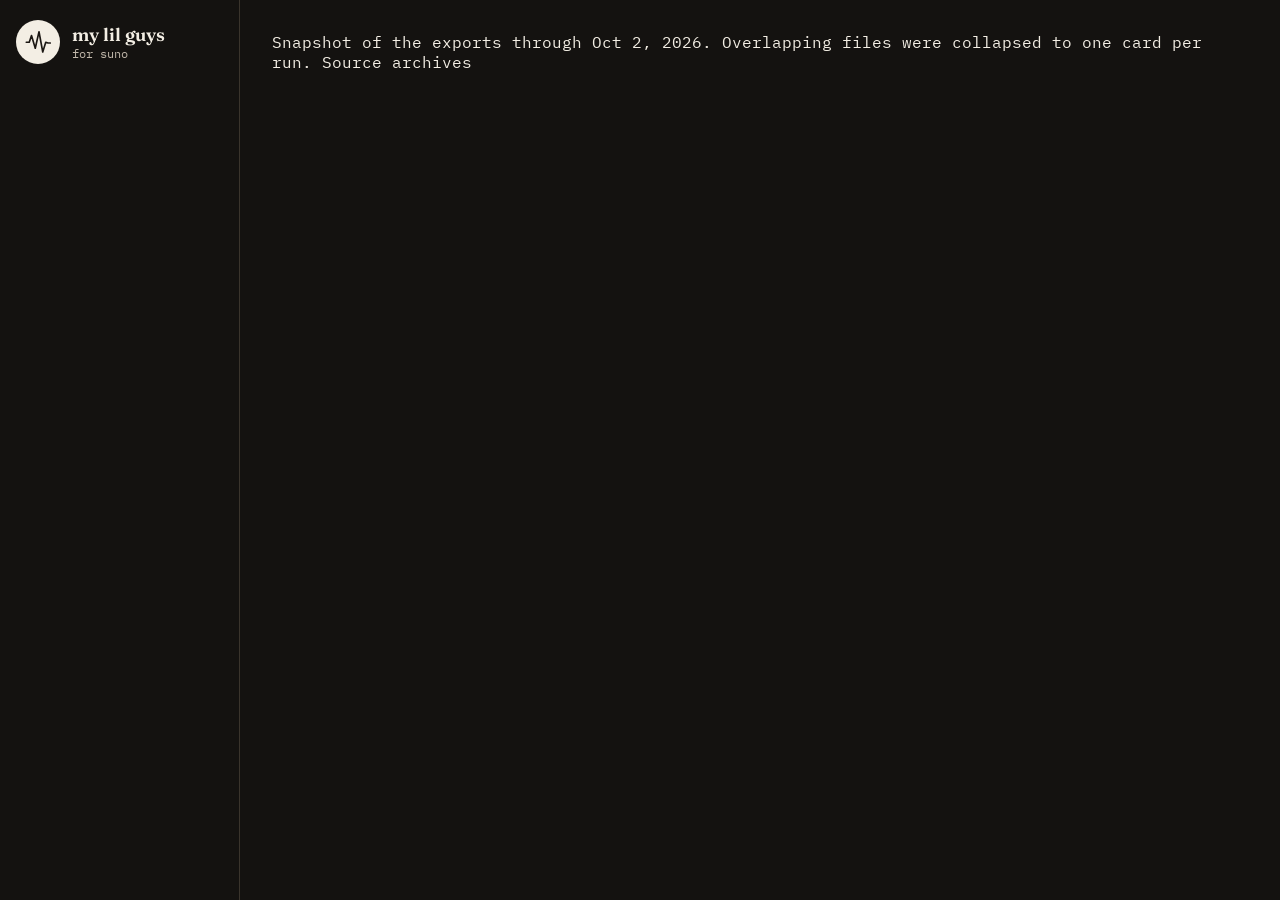
==== site/index.html @ a2b2029d "Add a static reading room for the Suno experiment ledger. Overlapping Little Guy exports collapse to" ====
<!doctype html>
<html lang="en">
  <head>
    <meta charset="utf-8" />
    <meta name="viewport" content="width=device-width, initial-scale=1" />
    <meta name="theme-color" content="#141210" />
    <meta
      name="description"
      content="A public reading room for the Little Guy Machine — Suno composition experiments, seeds, crews, and blueprints."
    />
    <title>My Lil Guys</title>
    <link rel="icon" href="data:image/svg+xml,%3Csvg xmlns='http://www.w3.org/2000/svg' viewBox='0 0 32 32'%3E%3Crect width='32' height='32' rx='7' fill='%23141210'/%3E%3Cpath d='M3 17h3.2l2.4-7 4 13 4-17 4 21 3.2-10 2.4.8H29' fill='none' stroke='%23e2186f' stroke-width='2' stroke-linejoin='round' stroke-linecap='round'/%3E%3C/svg%3E" />
    <link rel="preconnect" href="https://fonts.googleapis.com" />
    <link rel="preconnect" href="https://fonts.gstatic.com" crossorigin />
    <link href="https://fonts.googleapis.com/css2?family=Fraunces:opsz,wght@9..144,500;9..144,620&family=IBM+Plex+Mono:wght@400;500&display=swap" rel="stylesheet" />
    <link rel="stylesheet" href="./styles.css" />
  </head>
  <body>
    <div class="shell">
      <aside class="side">
        <a class="brand" href="#/">
          <span class="mark" aria-hidden="true"></span>
          <span><strong>my lil guys</strong><small>for suno</small></span>
        </a>
        <nav class="side-nav" id="side-nav" aria-label="Sections"></nav>
        <p class="side-foot" id="side-foot"></p>
      </aside>
      <div class="main">
        <div class="phone-brand">
          <span class="mark" aria-hidden="true"></span>
          <span><strong>my lil guys</strong><small>for suno</small></span>
        </div>
        <div id="view"></div>
        <footer class="foot">
          Snapshot of the exports through Oct 2, 2026. Overlapping files were collapsed to one card per run.
          <a href="https://github.com/merrypranxter/suno_experiment_data">Source archives</a>
        </footer>
      </div>
    </div>
    <nav class="dock" id="dock" aria-label="Sections"></nav>
    <script src="./app.js" type="module"></script>
  </body>
</html>
---- site/styles.css ----
:root {
  --bg: #141210;
  --bg-2: #221f1b;
  --paper: #f3eee4;
  --paper-2: #e4dccb;
  --ink: #1c1814;
  --ink-soft: #5c5348;
  --muted: #c2b8ab;
  --line: #3a342c;
  --signal: #e2186f;
  --signal-deep: #9d1248;
  --signal-ink: #fff7fa;
  --serif: "Fraunces", "Iowan Old Style", Palatino, serif;
  --mono: "IBM Plex Mono", ui-monospace, monospace;
  --shadow: 0 16px 40px rgb(0 0 0 / 0.28);
}
* { box-sizing: border-box; }
html { background: var(--bg); color: var(--paper); font-family: var(--mono); }
body { margin: 0; min-height: 100dvh; overflow-x: hidden; }
button, a, summary { cursor: pointer; }
button, input, select { font: inherit; color: inherit; }
:focus-visible { outline: 2px solid var(--signal); outline-offset: 2px; }
a { color: inherit; text-decoration: none; }
.shell { min-height: 100dvh; }
.side {
  display: none;
}
.main { padding: 1rem 1rem 6.5rem; max-width: 64rem; margin: 0 auto; }
.phone-brand, .brand { display: flex; align-items: center; gap: 0.75rem; margin-bottom: 1rem; }
.brand small, .phone-brand small { display: block; color: var(--muted); font-size: 0.75rem; }
.brand strong, .phone-brand strong { font-family: var(--serif); font-size: 1.125rem; font-weight: 620; }
.mark {
  width: 2.75rem; height: 2.75rem; border-radius: 999px; background: var(--paper);
  background-image: url("data:image/svg+xml,%3Csvg xmlns='http://www.w3.org/2000/svg' viewBox='0 0 36 36'%3E%3Cpath d='M3 19h4l3-9 5 17 5-22 5 27 4-13 3 1h3' fill='none' stroke='%231c1814' stroke-width='2.2' stroke-linejoin='round' stroke-linecap='round'/%3E%3C/svg%3E");
  background-size: 1.7rem; background-repeat: no-repeat; background-position: center;
}
.slip { background: var(--paper); color: var(--ink); border-radius: 1rem; padding: 1.1rem; box-shadow: var(--shadow); }
.kicker { color: var(--signal); font-size: 0.75rem; }
.kicker-deep { color: var(--signal-deep); font-size: 0.75rem; }
h1, h2, .serif { font-family: var(--serif); font-weight: 620; }
h1 { font-size: 2.1rem; line-height: 1.15; margin: 0.4rem 0 0; }
h2 { font-size: 1.5rem; margin: 0; }
.lede { font-family: var(--serif); font-size: 1.15rem; line-height: 1.35; color: var(--muted); max-width: 40rem; }
.slip .lede, .slip p { color: var(--ink); }
.muted { color: var(--muted); }
.soft { color: var(--ink-soft); }
.stats { display: grid; grid-cols: 2; gap: 0.75rem; margin-top: 1rem; }
.stats b { display: block; font-family: var(--serif); font-size: 1.5rem; font-weight: 620; }
.row { display: flex; gap: 0.5rem; overflow-x: auto; max-width: 100%; padding-bottom: 0.25rem; }
.row > * { flex: 0 0 auto; }
.wrap { display: flex; flex-wrap: wrap; gap: 0.5rem; }
.chip, .btn, select.ctrl {
  height: 2.75rem; border: 0; border-radius: 999px; padding: 0 1rem;
  background: var(--bg-2); color: var(--paper); font-size: 0.75rem;
}
.chip[aria-pressed="true"], .nav-link.on { background: var(--signal); color: var(--signal-ink); }
.search {
  width: 100%; height: 3rem; border-radius: 999px; border: 1px solid var(--line);
  background: var(--bg-2); padding: 0 1rem; font-size: 1rem;
}
.grid { display: grid; gap: 0.75rem; }
.card { display: flex; flex-direction: column; min-height: 100%; }
.card h3 { font-family: var(--serif); font-size: 1.25rem; line-height: 1.2; margin: 0.35rem 0; font-weight: 620; }
.pips { display: inline-flex; gap: 0.25rem; }
.pip { width: 0.5rem; height: 0.5rem; border-radius: 999px; background: var(--paper-2); }
.pip.on { background: var(--signal); }
.note { font-family: var(--serif); font-style: italic; color: var(--ink-soft); }
.meta { font-size: 0.75rem; color: var(--ink-soft); }
.dock {
  position: fixed; inset: auto 0 0 0; display: grid; grid-template-columns: repeat(4, 1fr);
  background: var(--bg); border-top: 1px solid var(--line);
  padding-bottom: max(0.25rem, env(safe-area-inset-bottom));
}
.dock a { height: 3.5rem; display: flex; flex-direction: column; align-items: center; justify-content: center; gap: 0.15rem; font-size: 0.75rem; color: var(--muted); }
.dock a.on { color: var(--signal); }
.jobs { display: grid; gap: 0.5rem; }
.job { background: var(--paper); color: var(--ink); border-radius: 1rem; padding: 0.75rem 0.9rem; }
.job dt { color: var(--signal-deep); font-size: 0.75rem; }
.job dd { margin: 0.25rem 0 0; font-family: var(--serif); }
.sheet { margin-top: 0.75rem; }
.sheet header { display: flex; justify-content: space-between; align-items: center; gap: 0.5rem; }
.sheet pre, .prose {
  white-space: pre-wrap; word-break: break-word; font-family: var(--mono); font-size: 0.875rem; line-height: 1.55; margin: 0.75rem 0 0;
}
.cue { color: var(--signal-deep); font-weight: 500; margin-top: 1rem; }
.bar { display: block; margin-top: 0.4rem; }
.bar i { display: block; height: 0.35rem; border-radius: 999px; background: var(--line); }
.bar i b { display: block; height: 100%; border-radius: 999px; background: var(--signal); }
.crew-link { display: block; padding: 0.7rem 0; }
.crew-link span { display: flex; justify-content: space-between; gap: 0.75rem; font-family: var(--serif); font-size: 1.05rem; }
.crew-link span b { font-family: var(--mono); font-size: 0.75rem; color: var(--muted); font-weight: 400; }
.day-row { display: flex; gap: 0.75rem; align-items: center; min-height: 3.5rem; border-bottom: 1px solid var(--line); padding: 0.6rem 0; }
.day-row em { font-style: normal; font-family: var(--serif); font-size: 1.05rem; }
.step { background: var(--bg-2); border-radius: 1rem; padding: 1rem; margin-top: 0.6rem; }
.two { display: grid; grid-template-columns: 1fr 1fr; gap: 0.5rem; }
select.ctrl { width: 100%; }
@media (min-width: 800px) {
  .side {
    display: flex; flex-direction: column; position: fixed; inset: 0 auto 0 0; width: 15rem;
    border-right: 1px solid var(--line); padding: 1.25rem 1rem;
  }
  .side-nav { display: flex; flex-direction: column; gap: 0.25rem; margin-top: 1.5rem; }
  .nav-link { display: flex; align-items: center; height: 2.75rem; border-radius: 999px; padding: 0 0.8rem; color: var(--muted); }
  .side-foot { margin-top: auto; color: var(--muted); font-size: 0.75rem; }
  .main { margin-left: 15rem; padding: 2rem 2rem 3rem; }
  .phone-brand, .dock { display: none; }
  .grid.cards { grid-template-columns: 1fr 1fr; }
  .jobs { grid-template-columns: 1fr 1fr; }
  .stats { grid-template-columns: repeat(4, 1fr); }
}
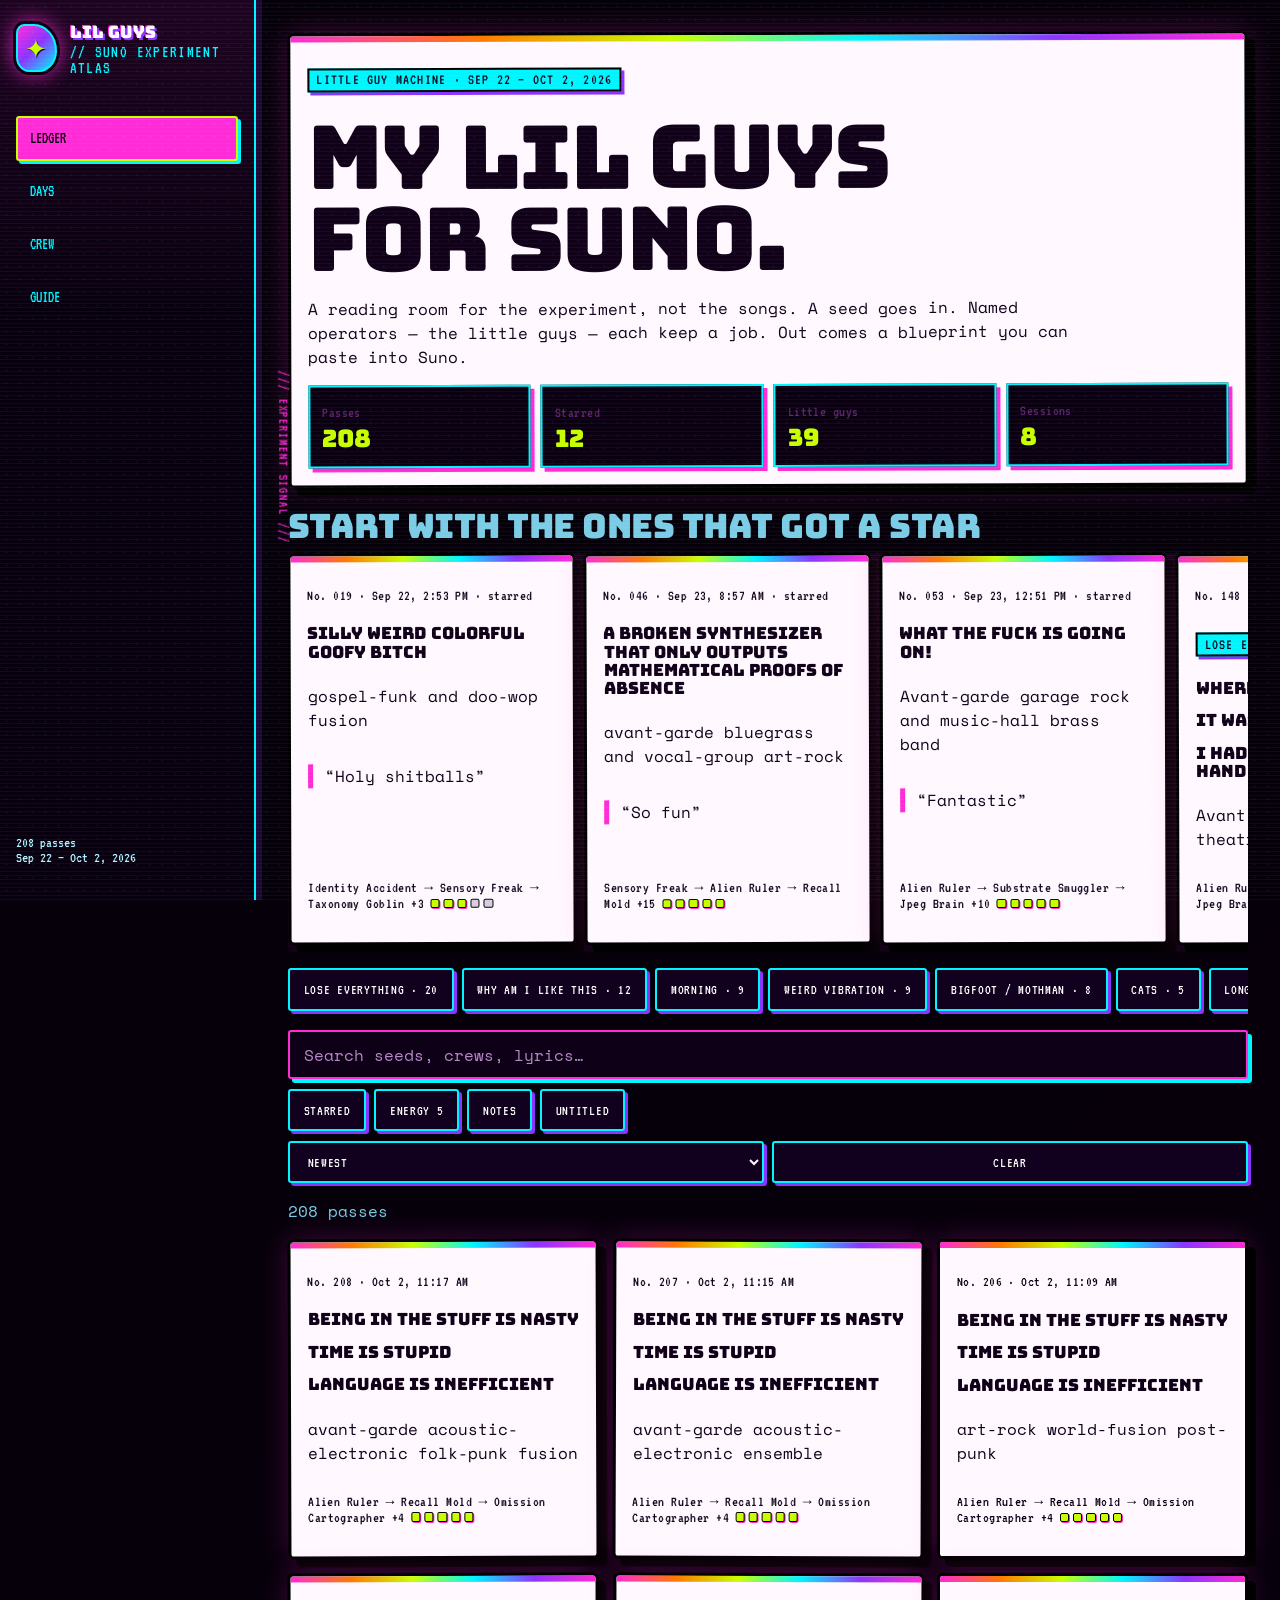
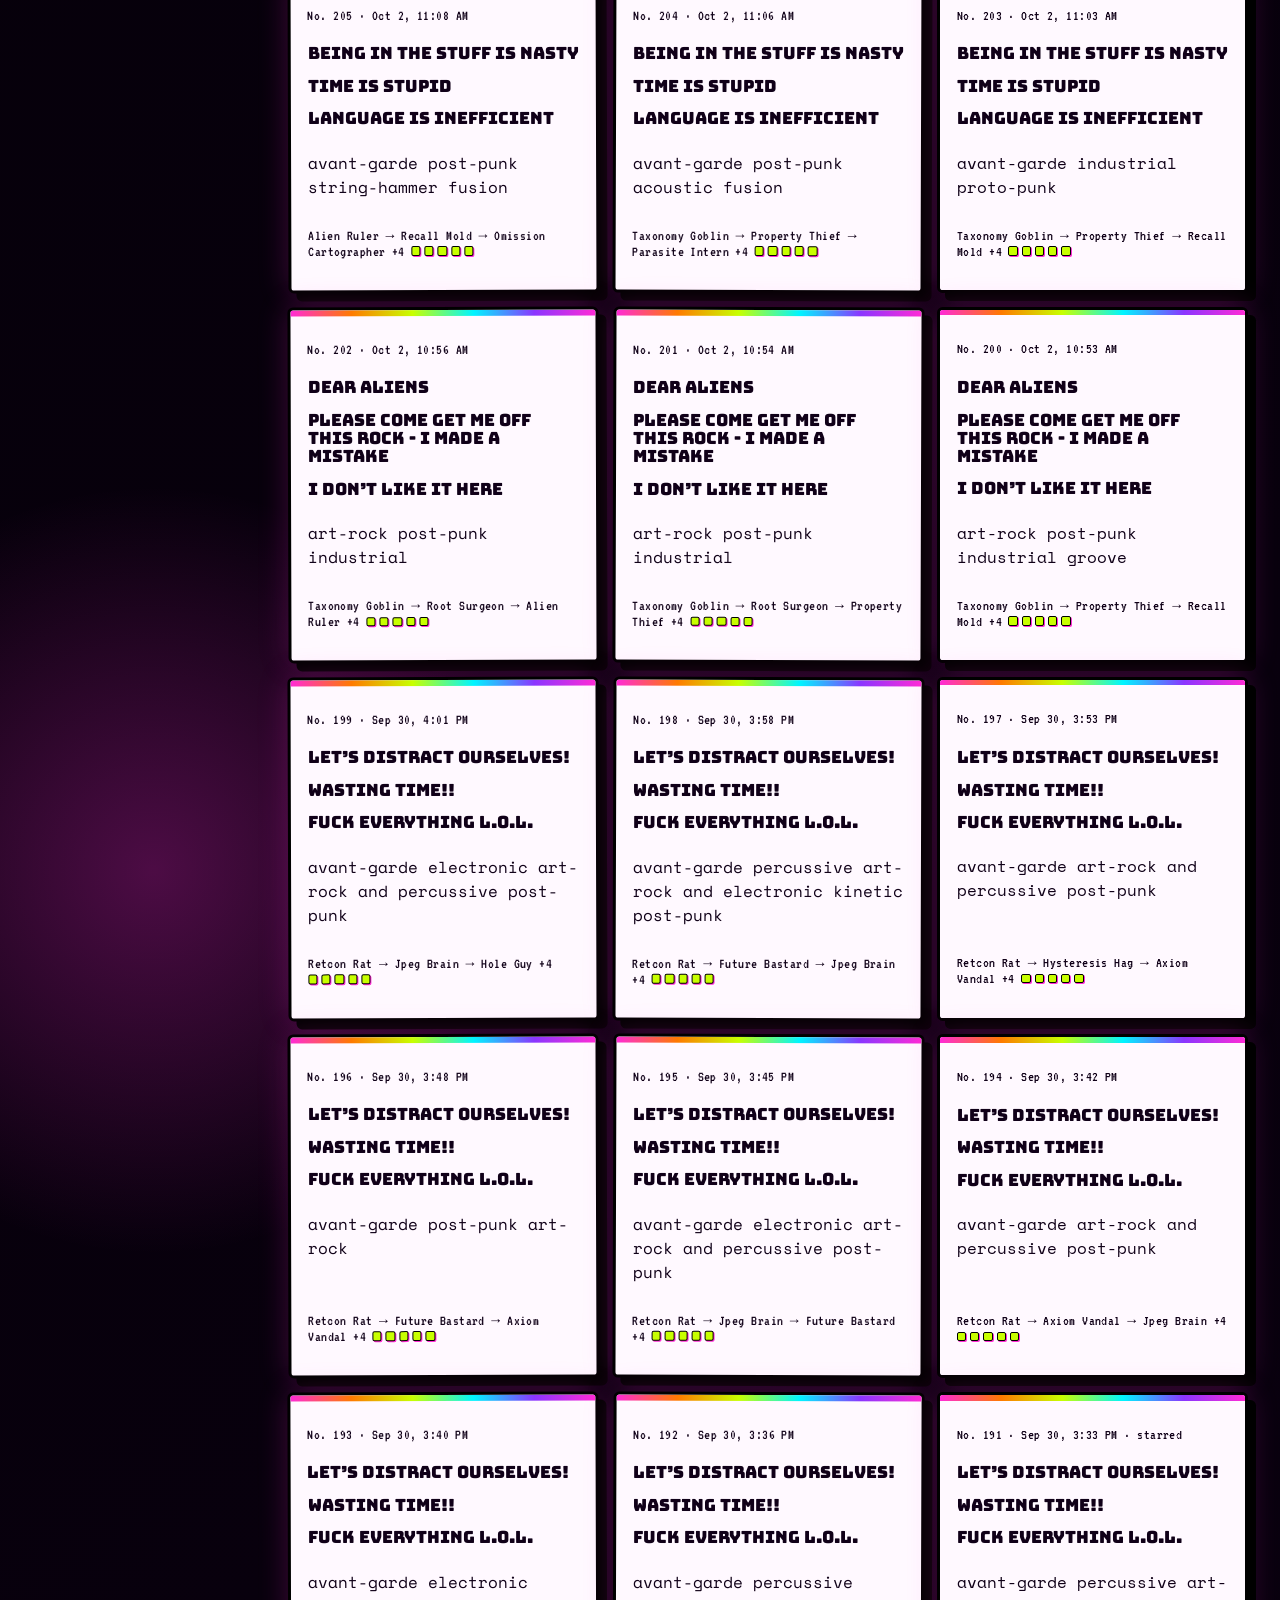
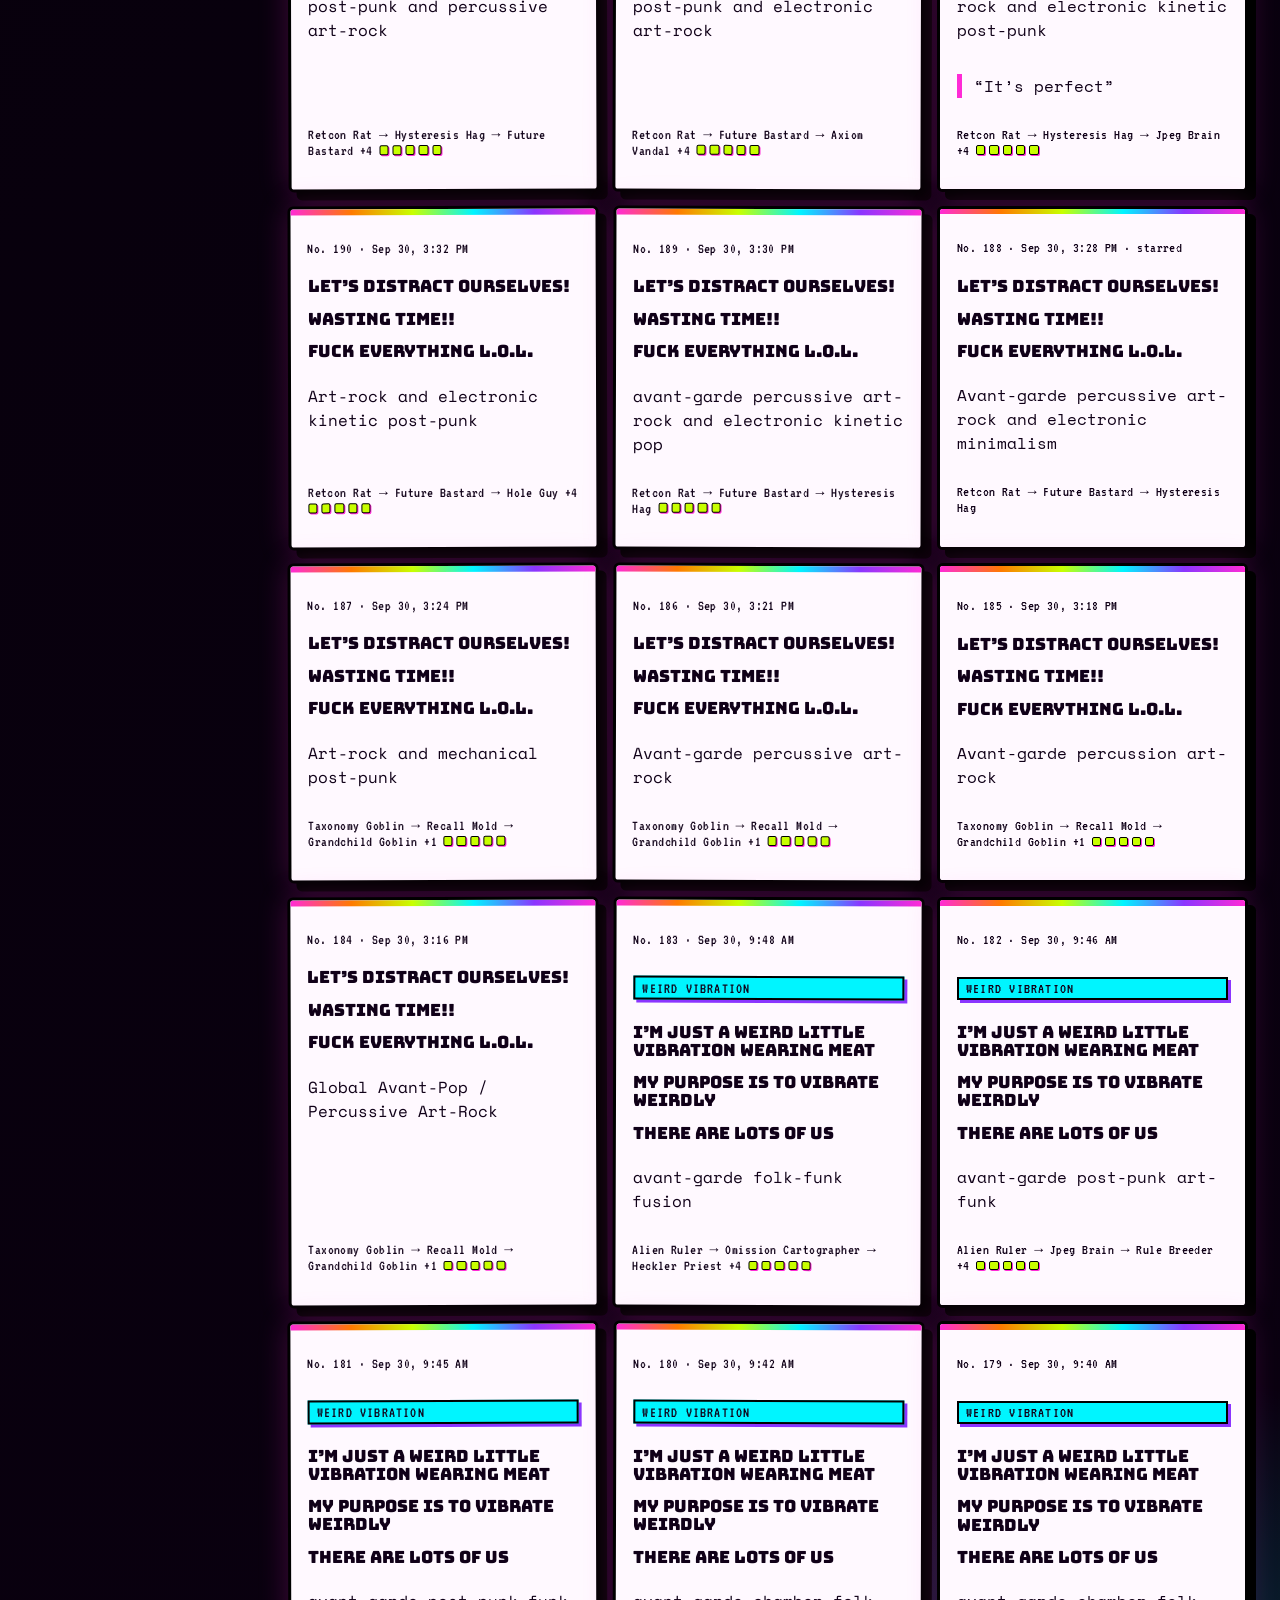
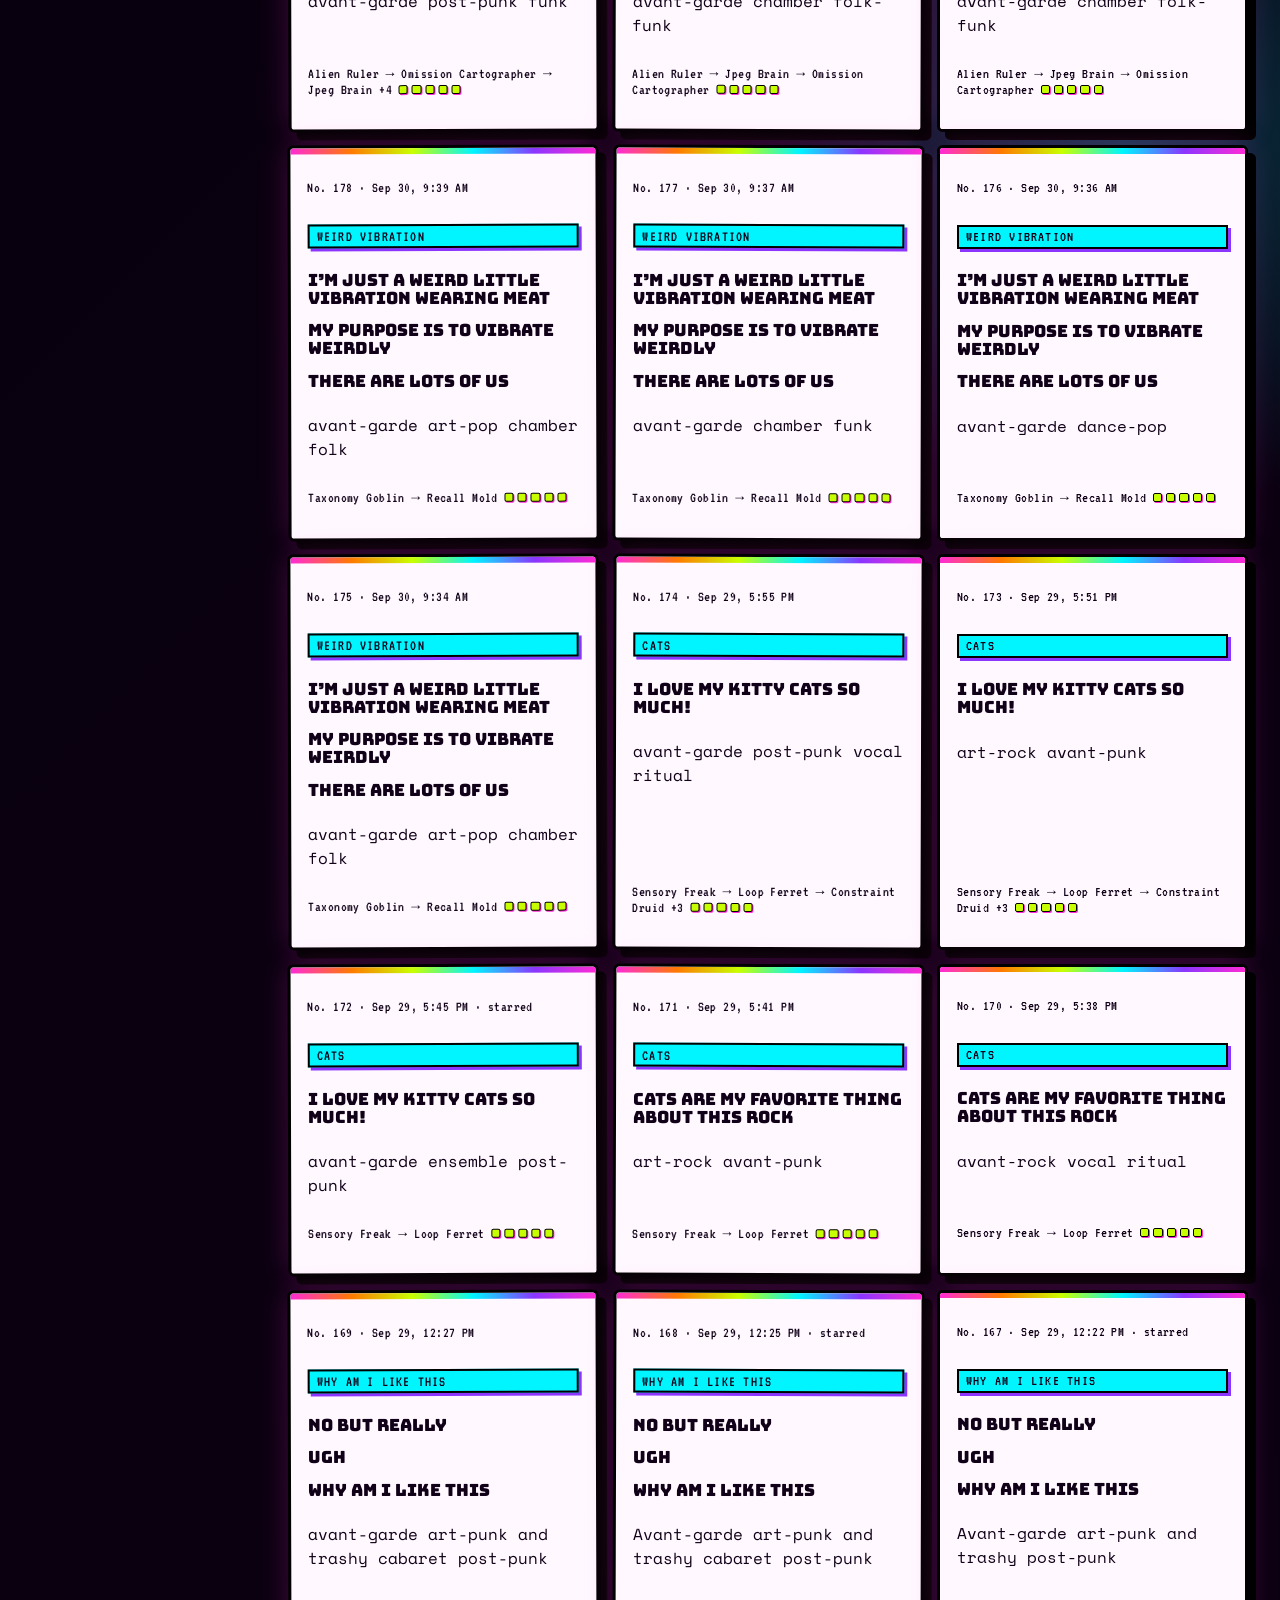
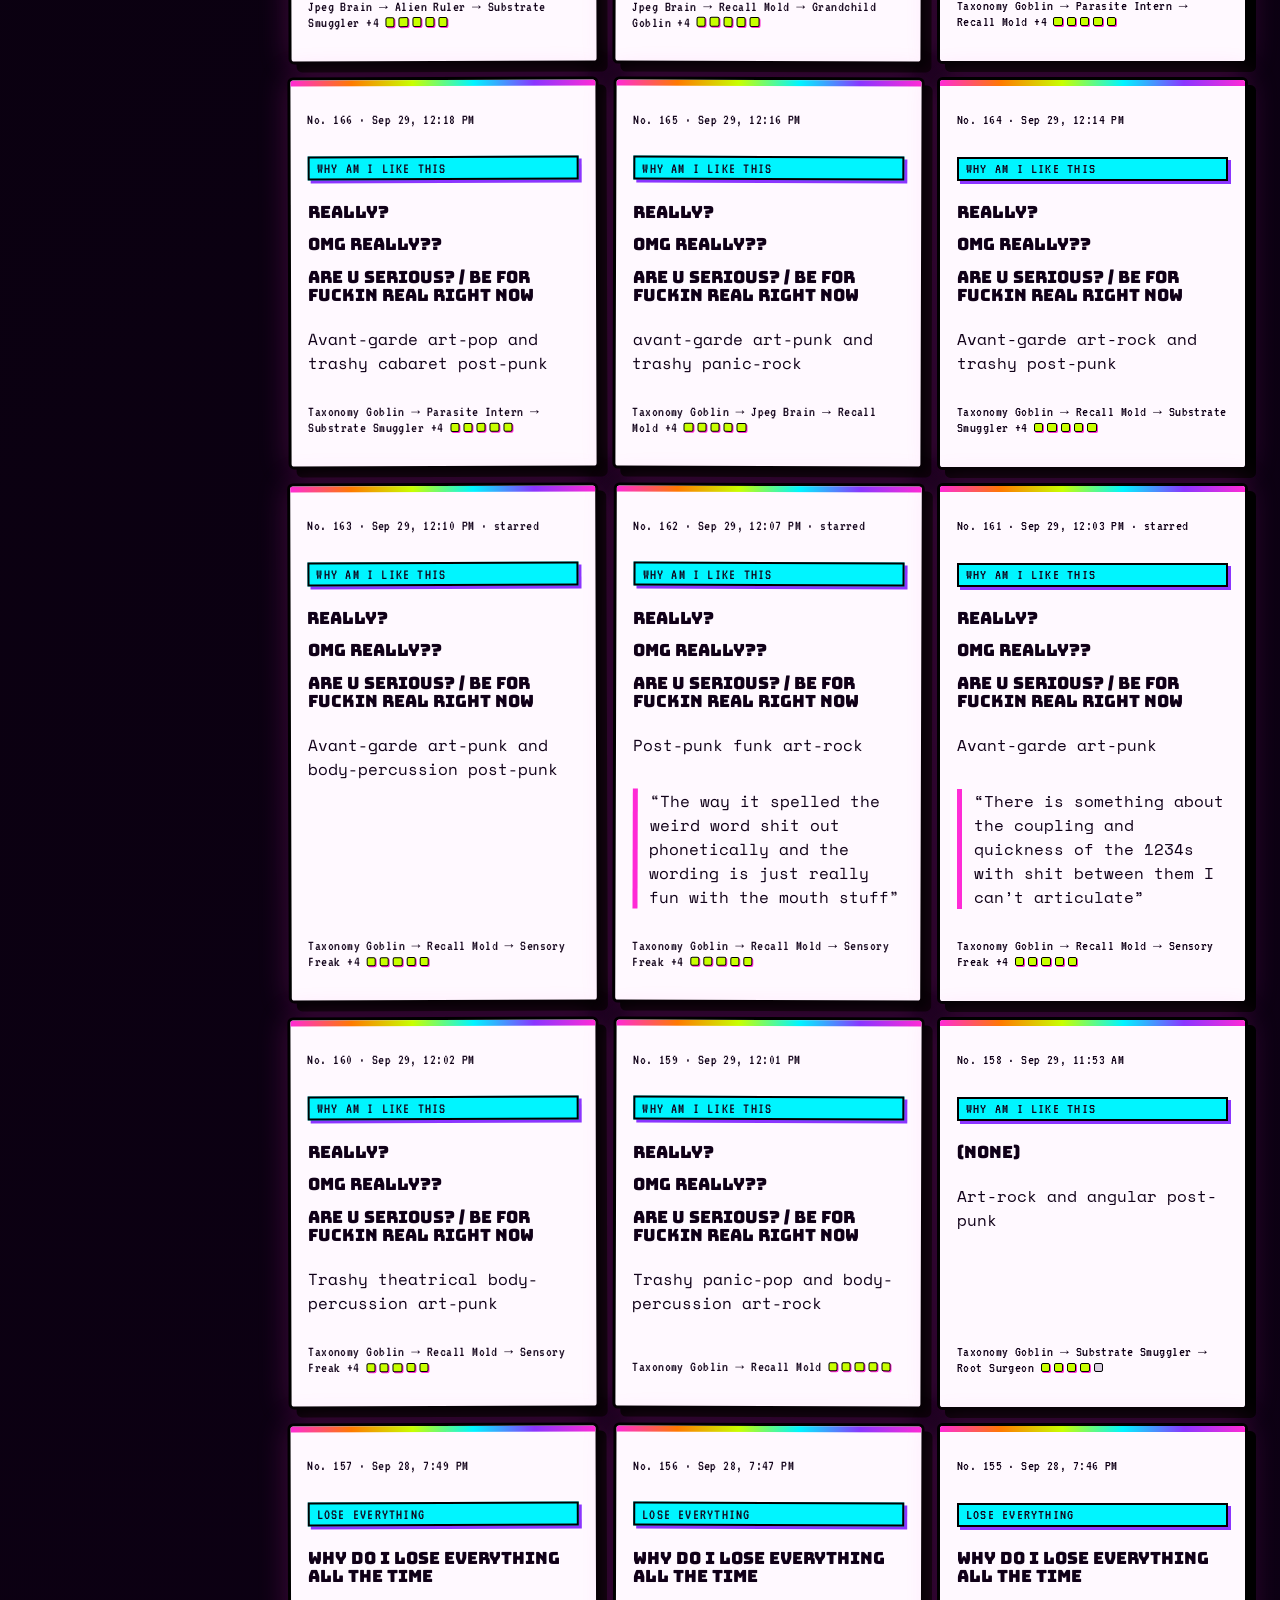
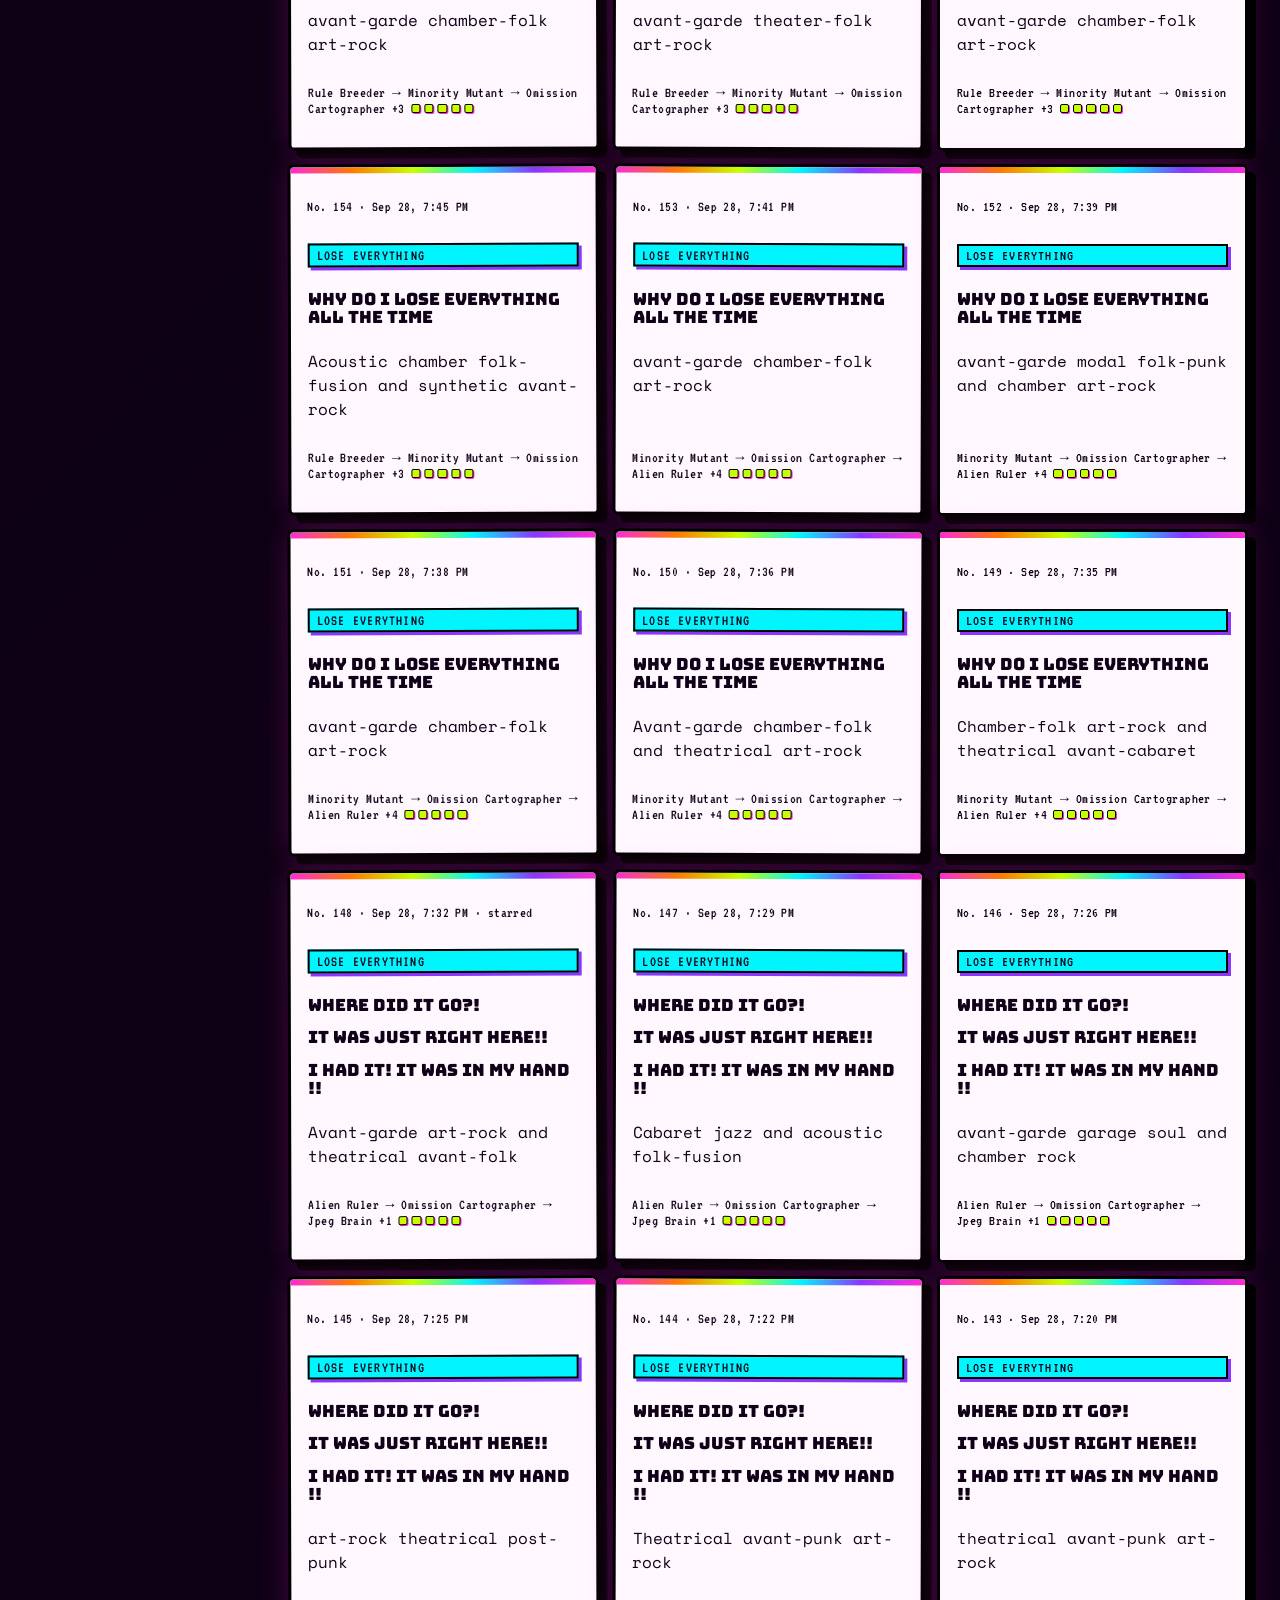
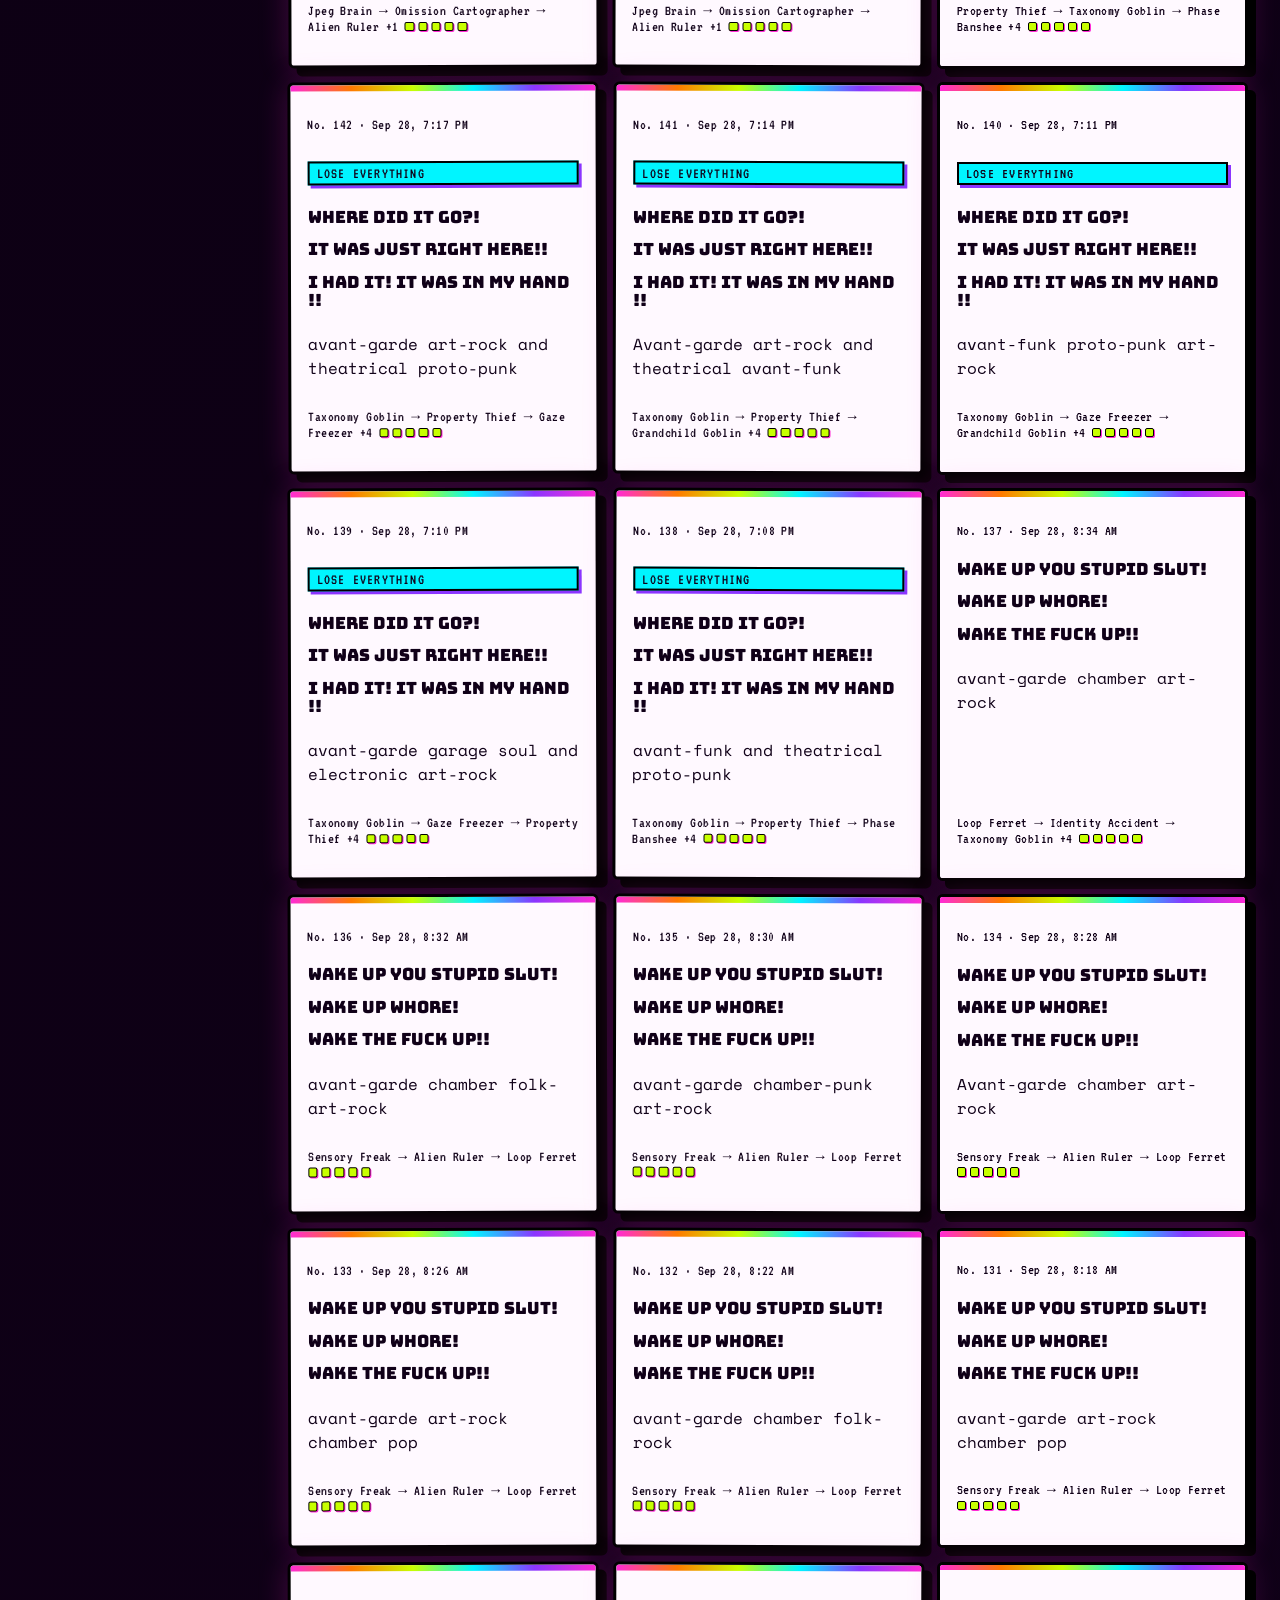
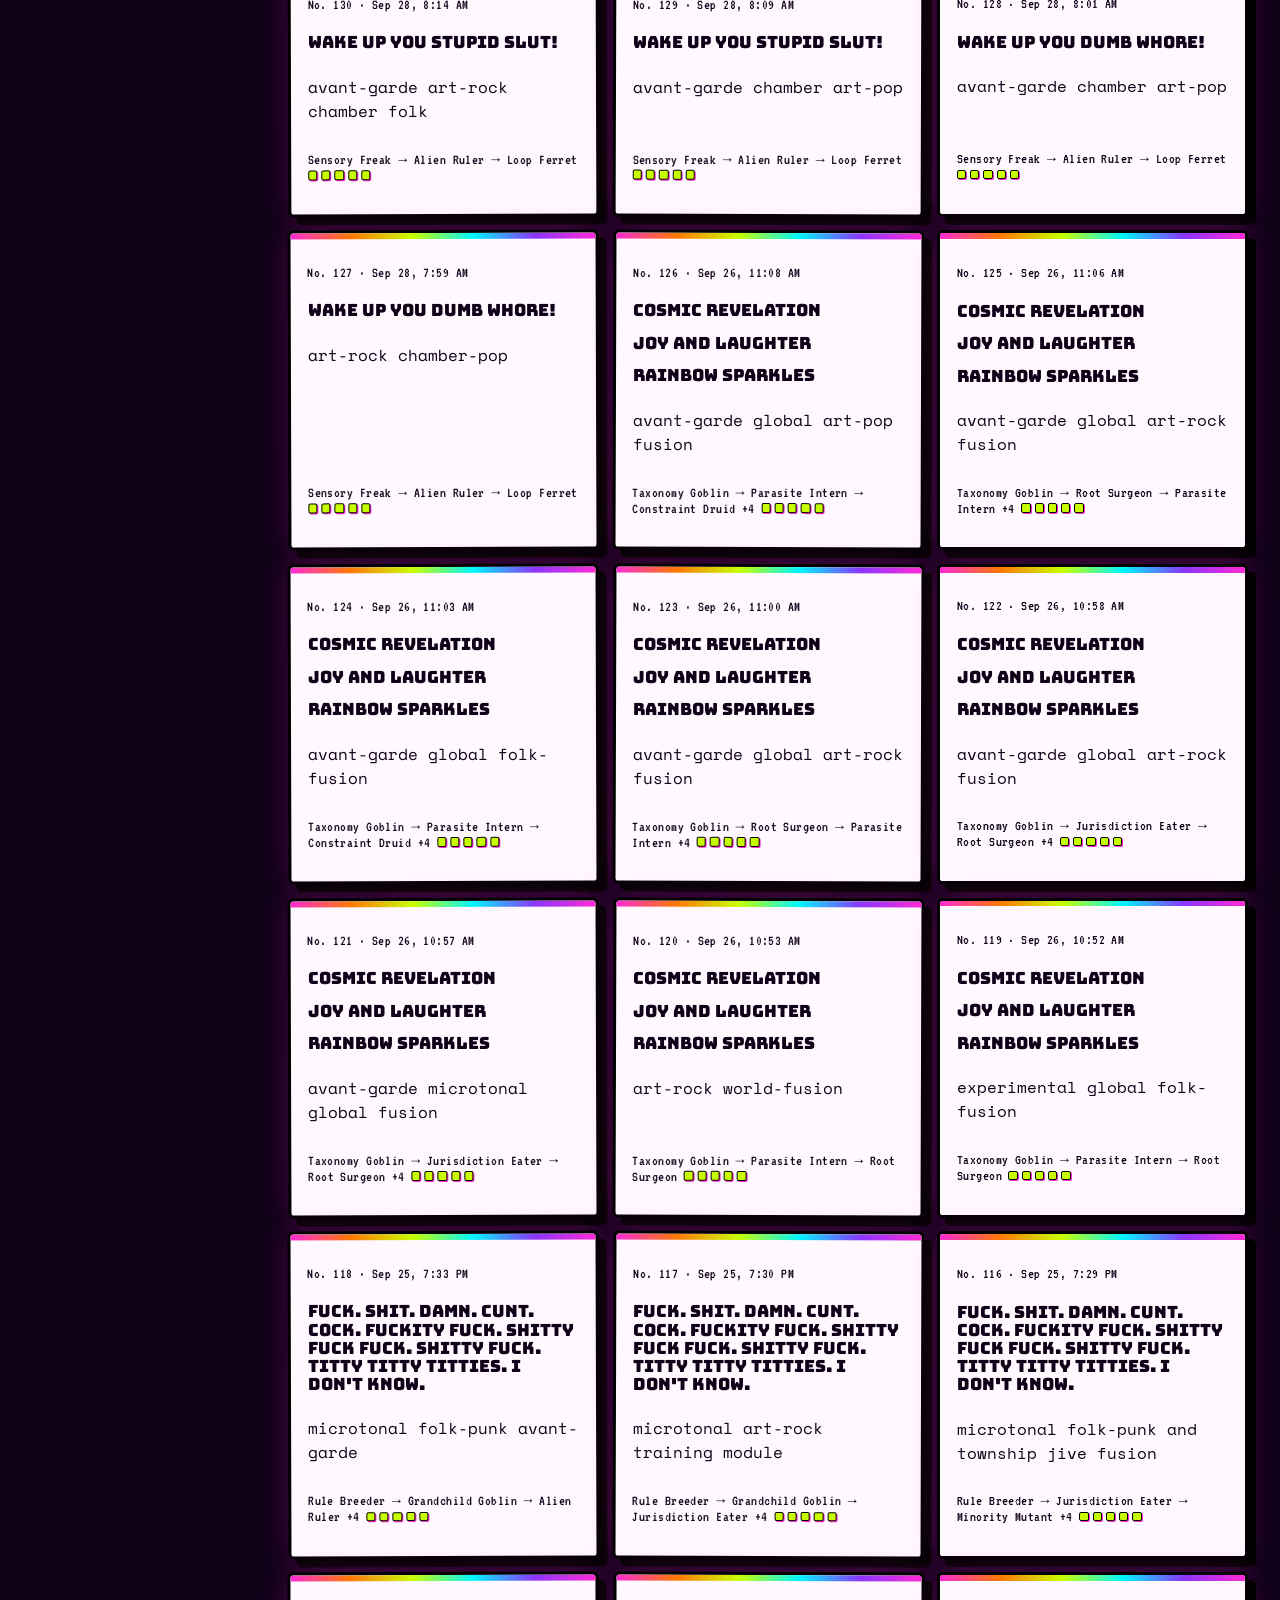
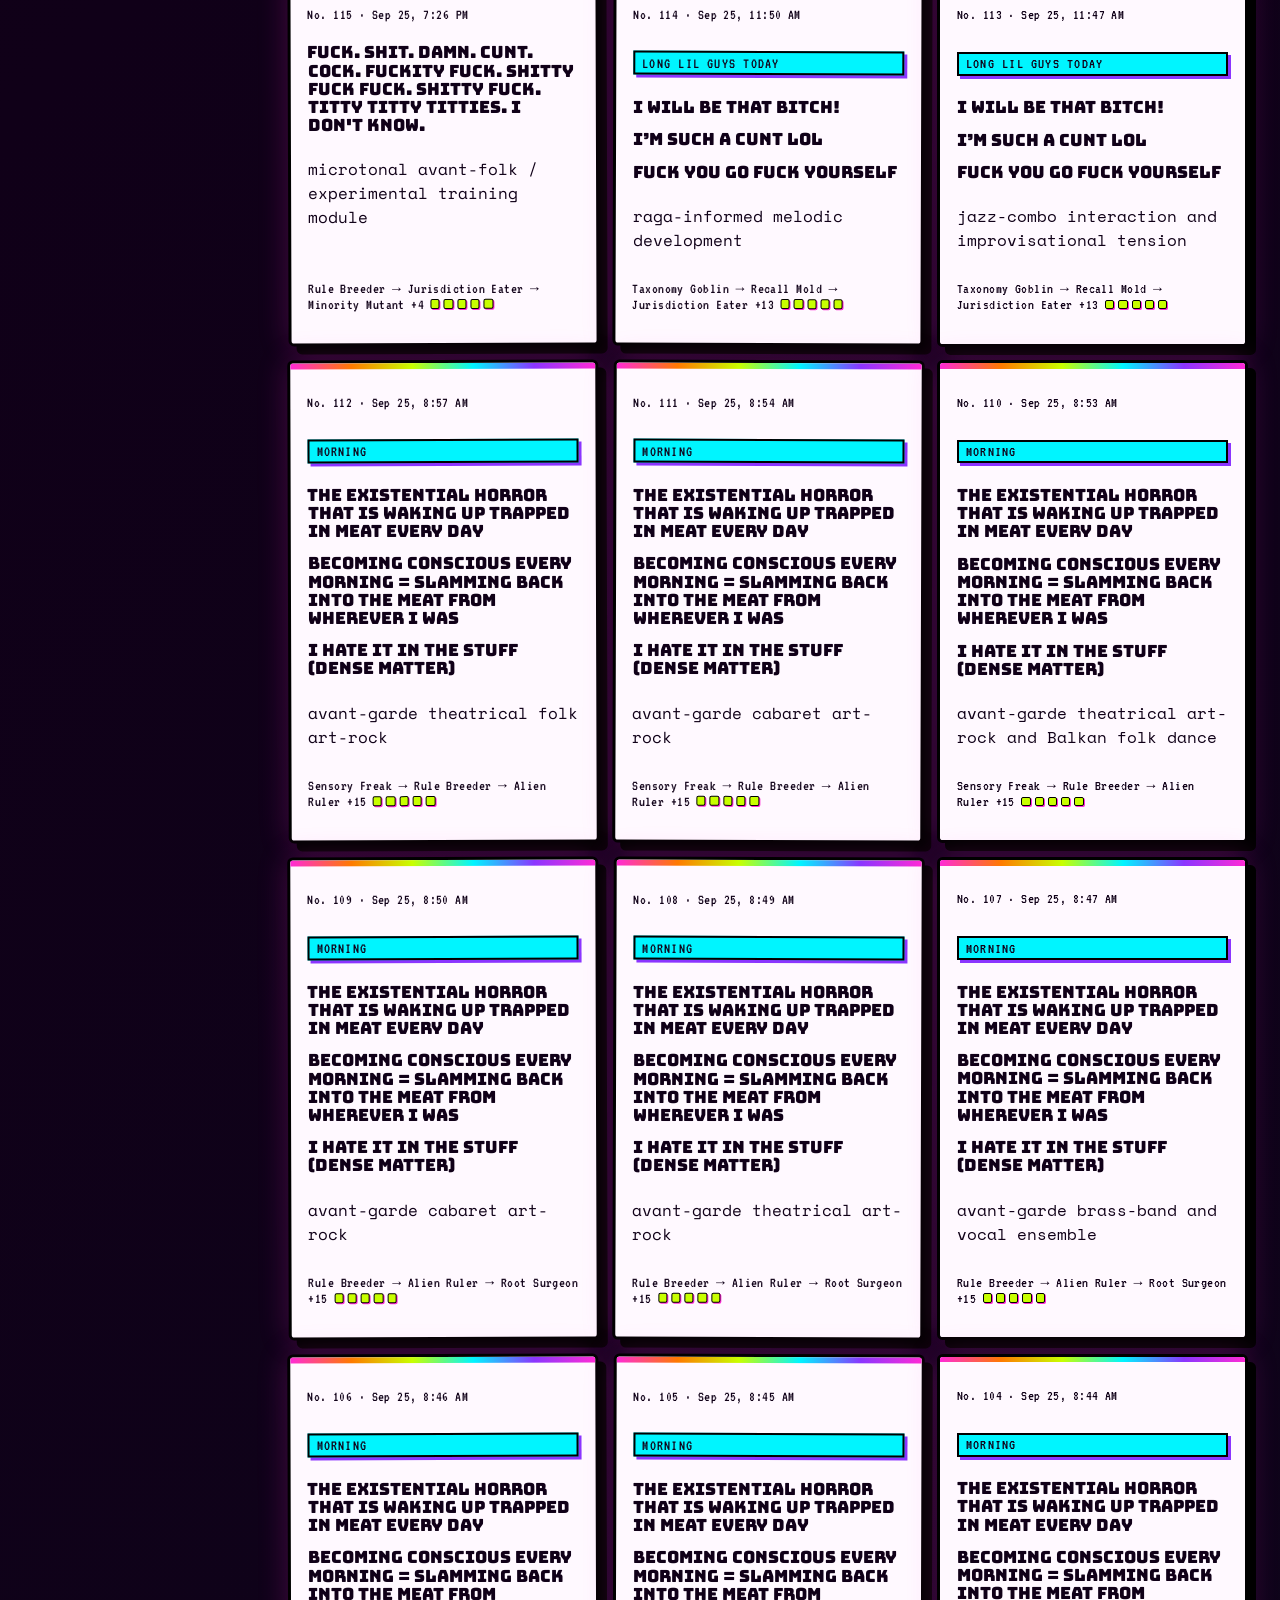
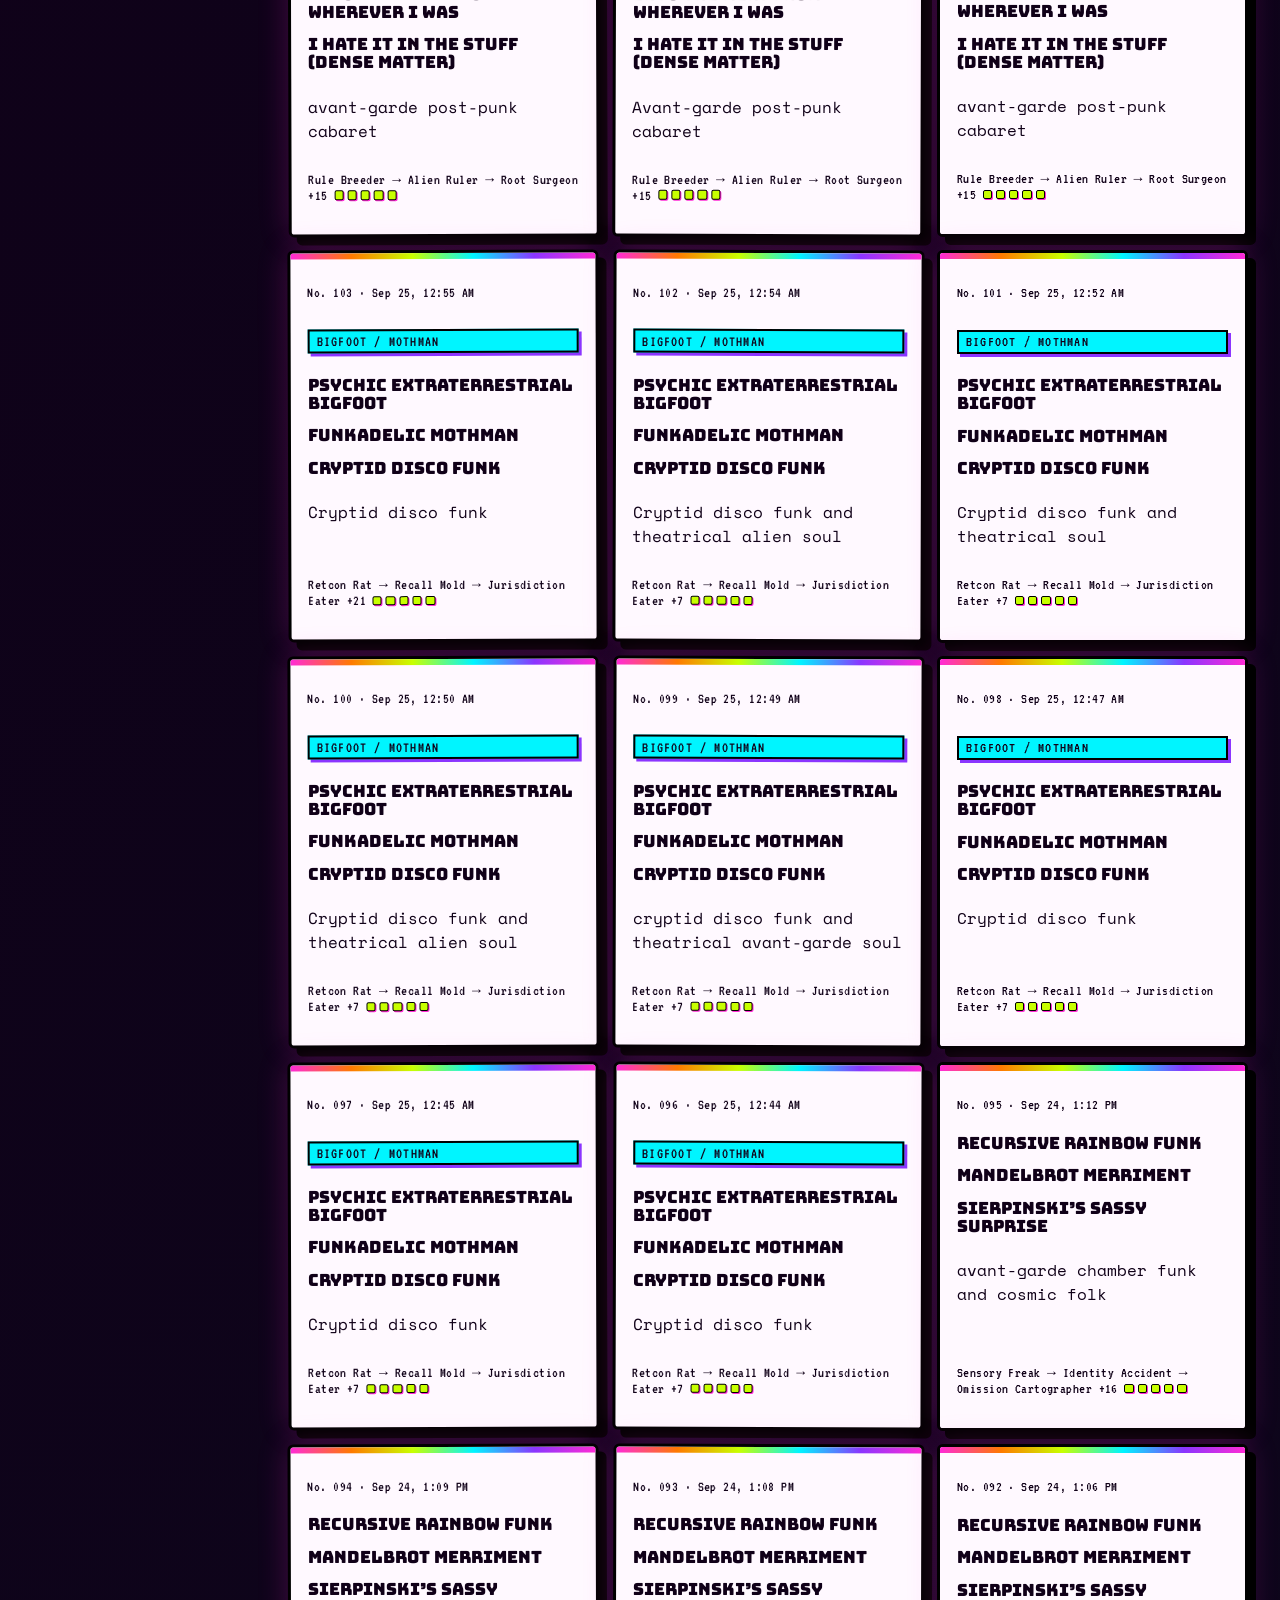
==== commit 7b6848df: "Update Netlify exhibit chrome and neon typography" ====
--- a/site/index.html
+++ b/site/index.html
@@ -3,16 +3,16 @@
   <head>
     <meta charset="utf-8" />
     <meta name="viewport" content="width=device-width, initial-scale=1" />
-    <meta name="theme-color" content="#141210" />
+    <meta name="theme-color" content="#08000f" />
     <meta
       name="description"
-      content="A public reading room for the Little Guy Machine — Suno composition experiments, seeds, crews, and blueprints."
+      content="An acidic astral public experiment atlas for the Little Guy Machine — Suno seeds, temporary minds, crews, fingerprints, blueprints, and prompt specimens."
     />
-    <title>My Lil Guys</title>
-    <link rel="icon" href="data:image/svg+xml,%3Csvg xmlns='http://www.w3.org/2000/svg' viewBox='0 0 32 32'%3E%3Crect width='32' height='32' rx='7' fill='%23141210'/%3E%3Cpath d='M3 17h3.2l2.4-7 4 13 4-17 4 21 3.2-10 2.4.8H29' fill='none' stroke='%23e2186f' stroke-width='2' stroke-linejoin='round' stroke-linecap='round'/%3E%3C/svg%3E" />
+    <title>LIL GUYS // SUNO EXPERIMENT ATLAS</title>
+    <link rel="icon" href="data:image/svg+xml,%3Csvg xmlns='http://www.w3.org/2000/svg' viewBox='0 0 32 32'%3E%3Crect width='32' height='32' rx='5' fill='%2308000f'/%3E%3Ccircle cx='16' cy='16' r='10' fill='%23ff2bd6' stroke='%2300f5ff' stroke-width='2'/%3E%3Cpath d='M8 17h4l2-7 3 13 3-17 2 18 2-7h2' fill='none' stroke='%23c8ff00' stroke-width='2'/%3E%3C/svg%3E" />
     <link rel="preconnect" href="https://fonts.googleapis.com" />
     <link rel="preconnect" href="https://fonts.gstatic.com" crossorigin />
-    <link href="https://fonts.googleapis.com/css2?family=Fraunces:opsz,wght@9..144,500;9..144,620&family=IBM+Plex+Mono:wght@400;500&display=swap" rel="stylesheet" />
+    <link href="https://fonts.googleapis.com/css2?family=Bungee&family=Space+Mono:ital,wght@0,400;0,700;1,400&family=VT323&display=swap" rel="stylesheet" />
     <link rel="stylesheet" href="./styles.css" />
   </head>
   <body>
@@ -20,7 +20,7 @@
       <aside class="side">
         <a class="brand" href="#/">
           <span class="mark" aria-hidden="true"></span>
-          <span><strong>my lil guys</strong><small>for suno</small></span>
+          <span><strong>LIL GUYS</strong><small>// SUNO EXPERIMENT ATLAS</small></span>
         </a>
         <nav class="side-nav" id="side-nav" aria-label="Sections"></nav>
         <p class="side-foot" id="side-foot"></p>
@@ -28,16 +28,16 @@
       <div class="main">
         <div class="phone-brand">
           <span class="mark" aria-hidden="true"></span>
-          <span><strong>my lil guys</strong><small>for suno</small></span>
+          <span><strong>LIL GUYS</strong><small>// SUNO EXPERIMENT ATLAS</small></span>
         </div>
         <div id="view"></div>
         <footer class="foot">
           Snapshot of the exports through Oct 2, 2026. Overlapping files were collapsed to one card per run.
-          <a href="https://github.com/merrypranxter/suno_experiment_data">Source archives</a>
+          <a href="https://github.com/merrypranxter/suno_experiment_data">SOURCE ARCHIVES ↗</a>
         </footer>
       </div>
     </div>
     <nav class="dock" id="dock" aria-label="Sections"></nav>
     <script src="./app.js" type="module"></script>
   </body>
-</html>
+</html>
--- a/site/styles.css
+++ b/site/styles.css
@@ -1,110 +1,316 @@
 :root {
-  --bg: #141210;
-  --bg-2: #221f1b;
-  --paper: #f3eee4;
-  --paper-2: #e4dccb;
-  --ink: #1c1814;
-  --ink-soft: #5c5348;
-  --muted: #c2b8ab;
-  --line: #3a342c;
-  --signal: #e2186f;
-  --signal-deep: #9d1248;
-  --signal-ink: #fff7fa;
-  --serif: "Fraunces", "Iowan Old Style", Palatino, serif;
-  --mono: "IBM Plex Mono", ui-monospace, monospace;
-  --shadow: 0 16px 40px rgb(0 0 0 / 0.28);
+  --bg: #08000f;
+  --bg-2: #140022;
+  --panel: #160525;
+  --paper: #fff9ff;
+  --paper-2: #d9ff00;
+  --ink: #100018;
+  --ink-soft: #5c2769;
+  --muted: #aeefff;
+  --line: #7b20ff;
+  --pink: #ff2bd6;
+  --cyan: #00f5ff;
+  --lime: #c8ff00;
+  --orange: #ff7a00;
+  --violet: #8b35ff;
+  --cobalt: #2357ff;
+  --signal: var(--pink);
+  --signal-deep: #a30086;
+  --signal-ink: #08000f;
+  --display: "Bungee", Impact, fantasy;
+  --mono: "Space Mono", "IBM Plex Mono", ui-monospace, monospace;
+  --pixel: "VT323", "Courier New", monospace;
+  --shadow: 8px 8px 0 #000, 0 0 30px rgb(255 43 214 / .22);
 }
 * { box-sizing: border-box; }
-html { background: var(--bg); color: var(--paper); font-family: var(--mono); }
-body { margin: 0; min-height: 100dvh; overflow-x: hidden; }
+html {
+  background: var(--bg);
+  color: var(--paper);
+  font-family: var(--mono);
+  min-height: 100%;
+}
+body {
+  margin: 0;
+  min-height: 100dvh;
+  overflow-x: hidden;
+  background:
+    radial-gradient(circle at 12% 9%, rgb(255 43 214 / .28) 0 0.2rem, transparent 24rem),
+    radial-gradient(circle at 88% 18%, rgb(0 245 255 / .23) 0 0.2rem, transparent 24rem),
+    radial-gradient(circle at 65% 85%, rgb(200 255 0 / .12) 0 0.2rem, transparent 24rem),
+    linear-gradient(135deg, #050009 0%, #100018 45%, #071323 100%);
+}
+body::before {
+  content: "";
+  pointer-events: none;
+  position: fixed;
+  inset: 0;
+  z-index: 99;
+  opacity: .15;
+  background:
+    repeating-linear-gradient(0deg, rgb(255 255 255 / .25) 0 1px, transparent 1px 4px),
+    radial-gradient(circle, rgb(0 245 255 / .35) 0 1px, transparent 1.4px) 0 0/13px 13px;
+  mix-blend-mode: screen;
+}
 button, a, summary { cursor: pointer; }
 button, input, select { font: inherit; color: inherit; }
-:focus-visible { outline: 2px solid var(--signal); outline-offset: 2px; }
+:focus-visible { outline: 3px solid var(--lime); outline-offset: 3px; }
 a { color: inherit; text-decoration: none; }
+::selection { background: var(--lime); color: var(--ink); }
+
 .shell { min-height: 100dvh; }
-.side {
-  display: none;
-}
-.main { padding: 1rem 1rem 6.5rem; max-width: 64rem; margin: 0 auto; }
-.phone-brand, .brand { display: flex; align-items: center; gap: 0.75rem; margin-bottom: 1rem; }
-.brand small, .phone-brand small { display: block; color: var(--muted); font-size: 0.75rem; }
-.brand strong, .phone-brand strong { font-family: var(--serif); font-size: 1.125rem; font-weight: 620; }
+.side { display: none; }
+.main { padding: 1rem 1rem 6.5rem; max-width: 76rem; margin: 0 auto; position: relative; }
+.phone-brand, .brand {
+  display: flex; align-items: center; gap: .8rem; margin-bottom: 1rem;
+  text-transform: uppercase;
+}
+.brand small, .phone-brand small {
+  display: block; color: var(--cyan); font: 1.05rem var(--pixel); letter-spacing: .08em;
+}
+.brand strong, .phone-brand strong {
+  font-family: var(--display); font-size: 1.05rem; font-weight: 400;
+  color: var(--paper); text-shadow: 2px 2px 0 var(--violet), -1px -1px 0 var(--pink);
+}
 .mark {
-  width: 2.75rem; height: 2.75rem; border-radius: 999px; background: var(--paper);
-  background-image: url("data:image/svg+xml,%3Csvg xmlns='http://www.w3.org/2000/svg' viewBox='0 0 36 36'%3E%3Cpath d='M3 19h4l3-9 5 17 5-22 5 27 4-13 3 1h3' fill='none' stroke='%231c1814' stroke-width='2.2' stroke-linejoin='round' stroke-linecap='round'/%3E%3C/svg%3E");
-  background-size: 1.7rem; background-repeat: no-repeat; background-position: center;
-}
-.slip { background: var(--paper); color: var(--ink); border-radius: 1rem; padding: 1.1rem; box-shadow: var(--shadow); }
-.kicker { color: var(--signal); font-size: 0.75rem; }
-.kicker-deep { color: var(--signal-deep); font-size: 0.75rem; }
-h1, h2, .serif { font-family: var(--serif); font-weight: 620; }
-h1 { font-size: 2.1rem; line-height: 1.15; margin: 0.4rem 0 0; }
-h2 { font-size: 1.5rem; margin: 0; }
-.lede { font-family: var(--serif); font-size: 1.15rem; line-height: 1.35; color: var(--muted); max-width: 40rem; }
+  width: 3rem; height: 3rem; border: 2px solid var(--cyan); border-radius: 26% 74% 58% 42%;
+  background:
+    linear-gradient(135deg, var(--pink), var(--violet) 48%, var(--cyan));
+  position: relative;
+  box-shadow: 0 0 0 3px #09000e, 0 0 22px var(--pink);
+  animation: wobble 8s linear infinite;
+}
+.mark::after {
+  content: "✦";
+  position: absolute; inset: 0; display: grid; place-items: center;
+  color: var(--lime); font-size: 1.6rem; text-shadow: 1px 1px 0 #000;
+}
+@keyframes wobble {
+  0%,100% { transform: rotate(-4deg) scale(1); border-radius: 26% 74% 58% 42%; }
+  50% { transform: rotate(5deg) scale(1.06); border-radius: 65% 35% 42% 58%; }
+}
+
+.slip {
+  background: var(--paper);
+  color: var(--ink);
+  border: 3px solid #000;
+  border-radius: .35rem;
+  padding: 1.05rem;
+  box-shadow: var(--shadow);
+  position: relative;
+  overflow: hidden;
+}
+.slip::before {
+  content: "";
+  position: absolute; inset: 0 auto auto 0; width: 100%; height: .36rem;
+  background: linear-gradient(90deg, var(--pink), var(--orange), var(--lime), var(--cyan), var(--violet), var(--pink));
+}
+.slip:nth-child(3n+1) { transform: rotate(-.18deg); }
+.slip:nth-child(3n+2) { transform: rotate(.18deg); }
+.kicker, .kicker-deep {
+  display: inline-block;
+  color: var(--ink);
+  background: var(--lime);
+  border: 2px solid #000;
+  padding: .15rem .45rem;
+  font: .95rem var(--pixel);
+  text-transform: uppercase;
+  letter-spacing: .08em;
+  box-shadow: 3px 3px 0 var(--pink);
+}
+.kicker-deep { background: var(--cyan); box-shadow: 3px 3px 0 var(--violet); }
+
+h1, h2, .serif {
+  font-family: var(--display);
+  font-weight: 400;
+  letter-spacing: -.015em;
+}
+h1 {
+  font-size: clamp(2.15rem, 9vw, 5.5rem);
+  line-height: .93;
+  margin: .65rem 0 .25rem;
+  text-transform: uppercase;
+  text-wrap: balance;
+}
+h2 { font-size: clamp(1.35rem, 4vw, 2.1rem); line-height: 1.03; margin: 0; }
+.lede {
+  font-family: var(--mono);
+  font-size: 1rem;
+  line-height: 1.5;
+  color: var(--muted);
+  max-width: 48rem;
+}
 .slip .lede, .slip p { color: var(--ink); }
-.muted { color: var(--muted); }
+.muted { color: #7bcce4; }
 .soft { color: var(--ink-soft); }
-.stats { display: grid; grid-cols: 2; gap: 0.75rem; margin-top: 1rem; }
-.stats b { display: block; font-family: var(--serif); font-size: 1.5rem; font-weight: 620; }
-.row { display: flex; gap: 0.5rem; overflow-x: auto; max-width: 100%; padding-bottom: 0.25rem; }
+.meta {
+  font: .92rem var(--pixel);
+  letter-spacing: .03em;
+  color: var(--ink-soft);
+}
+
+.stats { display: grid; grid-template-columns: 1fr 1fr; gap: .65rem; margin-top: 1rem; }
+.stats > * {
+  background: #0a0011;
+  color: var(--paper);
+  border: 2px solid var(--cyan);
+  padding: .75rem;
+  box-shadow: 4px 4px 0 var(--pink);
+}
+.stats b {
+  display: block; font-family: var(--display); font-size: 1.5rem; font-weight: 400;
+  color: var(--lime);
+}
+.row { display: flex; gap: .5rem; overflow-x: auto; max-width: 100%; padding-bottom: .4rem; }
 .row > * { flex: 0 0 auto; }
-.wrap { display: flex; flex-wrap: wrap; gap: 0.5rem; }
+.wrap { display: flex; flex-wrap: wrap; gap: .5rem; }
+
 .chip, .btn, select.ctrl {
-  height: 2.75rem; border: 0; border-radius: 999px; padding: 0 1rem;
-  background: var(--bg-2); color: var(--paper); font-size: 0.75rem;
-}
-.chip[aria-pressed="true"], .nav-link.on { background: var(--signal); color: var(--signal-ink); }
+  min-height: 2.65rem;
+  border: 2px solid var(--cyan);
+  border-radius: .2rem;
+  padding: .55rem .85rem;
+  background: #12001f;
+  color: #fff;
+  font: .9rem var(--pixel);
+  text-transform: uppercase;
+  letter-spacing: .05em;
+  box-shadow: 3px 3px 0 var(--violet);
+}
+.chip:hover, .btn:hover, select.ctrl:hover {
+  color: var(--ink);
+  background: var(--lime);
+  border-color: #000;
+  box-shadow: 3px 3px 0 var(--pink);
+}
+.chip[aria-pressed="true"], .nav-link.on {
+  background: var(--pink); color: #09000e; border-color: var(--lime);
+  box-shadow: 3px 3px 0 var(--cyan);
+}
 .search {
-  width: 100%; height: 3rem; border-radius: 999px; border: 1px solid var(--line);
-  background: var(--bg-2); padding: 0 1rem; font-size: 1rem;
-}
-.grid { display: grid; gap: 0.75rem; }
-.card { display: flex; flex-direction: column; min-height: 100%; }
-.card h3 { font-family: var(--serif); font-size: 1.25rem; line-height: 1.2; margin: 0.35rem 0; font-weight: 620; }
-.pips { display: inline-flex; gap: 0.25rem; }
-.pip { width: 0.5rem; height: 0.5rem; border-radius: 999px; background: var(--paper-2); }
-.pip.on { background: var(--signal); }
-.note { font-family: var(--serif); font-style: italic; color: var(--ink-soft); }
-.meta { font-size: 0.75rem; color: var(--ink-soft); }
+  width: 100%; height: 3.1rem; border-radius: .2rem;
+  border: 2px solid var(--pink); background: #0d0017; padding: 0 .9rem;
+  font: 1rem var(--mono); color: white; box-shadow: 4px 4px 0 var(--cyan);
+}
+.search::placeholder { color: #b889c8; }
+.grid { display: grid; gap: .85rem; }
+.card { display: flex; flex-direction: column; min-height: 100%; transition: transform .14s ease, box-shadow .14s ease; }
+.card:hover { transform: translate(-2px,-2px) rotate(-.2deg); box-shadow: 11px 11px 0 #000, 0 0 35px rgb(0 245 255 / .3); }
+.card h3 {
+  font-family: var(--display);
+  font-size: 1.05rem; line-height: 1.08; margin: .45rem 0; font-weight: 400;
+  text-transform: uppercase;
+}
+.pips { display: inline-flex; gap: .25rem; }
+.pip {
+  width: .58rem; height: .58rem; border-radius: 2px; background: #d8cde0; border: 1px solid #000;
+}
+.pip.on { background: var(--lime); box-shadow: 1px 1px 0 var(--pink); }
+.note {
+  font-family: var(--mono); font-style: normal; color: var(--ink-soft);
+  border-left: 5px solid var(--pink); padding-left: .75rem;
+}
+
 .dock {
-  position: fixed; inset: auto 0 0 0; display: grid; grid-template-columns: repeat(4, 1fr);
-  background: var(--bg); border-top: 1px solid var(--line);
-  padding-bottom: max(0.25rem, env(safe-area-inset-bottom));
-}
-.dock a { height: 3.5rem; display: flex; flex-direction: column; align-items: center; justify-content: center; gap: 0.15rem; font-size: 0.75rem; color: var(--muted); }
-.dock a.on { color: var(--signal); }
-.jobs { display: grid; gap: 0.5rem; }
-.job { background: var(--paper); color: var(--ink); border-radius: 1rem; padding: 0.75rem 0.9rem; }
-.job dt { color: var(--signal-deep); font-size: 0.75rem; }
-.job dd { margin: 0.25rem 0 0; font-family: var(--serif); }
-.sheet { margin-top: 0.75rem; }
-.sheet header { display: flex; justify-content: space-between; align-items: center; gap: 0.5rem; }
+  position: fixed; inset: auto 0 0 0; z-index: 50;
+  display: grid; grid-template-columns: repeat(4, 1fr);
+  background: rgb(8 0 15 / .96); border-top: 2px solid var(--pink);
+  box-shadow: 0 -7px 0 rgb(0 245 255 / .17);
+  padding-bottom: max(.25rem, env(safe-area-inset-bottom));
+}
+.dock a {
+  height: 3.7rem; display: flex; align-items: center; justify-content: center;
+  font: .9rem var(--pixel); color: var(--cyan); text-transform: uppercase;
+  border-right: 1px solid #331147;
+}
+.dock a.on { color: var(--ink); background: var(--lime); }
+
+.jobs { display: grid; gap: .55rem; }
+.job {
+  background: #0e0018; color: #fff;
+  border: 2px solid var(--violet); border-radius: .2rem; padding: .8rem .9rem;
+  box-shadow: 4px 4px 0 var(--cyan);
+}
+.job:nth-child(3n+2) { border-color: var(--pink); box-shadow-color: var(--lime); }
+.job dt { color: var(--lime); font: .95rem var(--pixel); text-transform: uppercase; }
+.job dd { margin: .25rem 0 0; font-family: var(--mono); color: #fff; }
+
+.sheet { margin-top: .85rem; }
+.sheet header { display: flex; justify-content: space-between; align-items: center; gap: .5rem; }
 .sheet pre, .prose {
-  white-space: pre-wrap; word-break: break-word; font-family: var(--mono); font-size: 0.875rem; line-height: 1.55; margin: 0.75rem 0 0;
-}
-.cue { color: var(--signal-deep); font-weight: 500; margin-top: 1rem; }
-.bar { display: block; margin-top: 0.4rem; }
-.bar i { display: block; height: 0.35rem; border-radius: 999px; background: var(--line); }
-.bar i b { display: block; height: 100%; border-radius: 999px; background: var(--signal); }
-.crew-link { display: block; padding: 0.7rem 0; }
-.crew-link span { display: flex; justify-content: space-between; gap: 0.75rem; font-family: var(--serif); font-size: 1.05rem; }
-.crew-link span b { font-family: var(--mono); font-size: 0.75rem; color: var(--muted); font-weight: 400; }
-.day-row { display: flex; gap: 0.75rem; align-items: center; min-height: 3.5rem; border-bottom: 1px solid var(--line); padding: 0.6rem 0; }
-.day-row em { font-style: normal; font-family: var(--serif); font-size: 1.05rem; }
-.step { background: var(--bg-2); border-radius: 1rem; padding: 1rem; margin-top: 0.6rem; }
-.two { display: grid; grid-template-columns: 1fr 1fr; gap: 0.5rem; }
+  white-space: pre-wrap; word-break: break-word; font-family: var(--mono);
+  font-size: .87rem; line-height: 1.58; margin: .75rem 0 0;
+}
+.cue {
+  color: #740060; font-weight: 700; margin-top: 1rem;
+  background: #fff0fb; border-left: 4px solid var(--pink); padding: .25rem .45rem;
+}
+.bar { display: block; margin-top: .4rem; }
+.bar i {
+  display: block; height: .5rem; border-radius: 0; background: #d9cae3; border: 1px solid #000;
+}
+.bar i b { display: block; height: 100%; border-radius: 0; background: linear-gradient(90deg, var(--pink), var(--orange), var(--lime), var(--cyan)); }
+
+.crew-link {
+  display: block; padding: .8rem .4rem; border-bottom: 2px dashed var(--violet);
+}
+.crew-link:hover { background: rgb(200 255 0 / .12); }
+.crew-link span { display: flex; justify-content: space-between; gap: .75rem; font-family: var(--mono); font-size: 1rem; }
+.crew-link span b { font-family: var(--pixel); font-size: .95rem; color: var(--cyan); font-weight: 400; }
+
+.day-row {
+  display: flex; gap: .75rem; align-items: center; min-height: 3.5rem;
+  border-bottom: 2px dashed #422154; padding: .6rem .25rem;
+}
+.day-row:hover { background: rgb(255 43 214 / .09); }
+.day-row em { font-style: normal; font-family: var(--display); font-size: .95rem; color: var(--lime); }
+
+.step {
+  background: #10001d; border: 2px solid var(--cyan);
+  box-shadow: 5px 5px 0 var(--pink); border-radius: .2rem;
+  padding: 1rem; margin-top: .75rem;
+}
+.two { display: grid; grid-template-columns: 1fr 1fr; gap: .5rem; }
 select.ctrl { width: 100%; }
+
+.foot {
+  margin: 3rem 0 1rem; padding: 1rem 0; color: #7bcce4;
+  border-top: 1px dashed var(--violet); font: .9rem var(--pixel);
+}
+.foot a { color: var(--lime); text-decoration: underline; text-decoration-color: var(--pink); }
+
 @media (min-width: 800px) {
   .side {
-    display: flex; flex-direction: column; position: fixed; inset: 0 auto 0 0; width: 15rem;
-    border-right: 1px solid var(--line); padding: 1.25rem 1rem;
+    display: flex; flex-direction: column; position: fixed; inset: 0 auto 0 0; width: 16rem;
+    border-right: 2px solid var(--cyan); padding: 1.25rem 1rem;
+    background:
+      linear-gradient(180deg, rgb(255 43 214 / .09), transparent 35%),
+      #08000f;
+    box-shadow: 6px 0 0 rgb(139 53 255 / .18);
+    z-index: 20;
   }
-  .side-nav { display: flex; flex-direction: column; gap: 0.25rem; margin-top: 1.5rem; }
-  .nav-link { display: flex; align-items: center; height: 2.75rem; border-radius: 999px; padding: 0 0.8rem; color: var(--muted); }
-  .side-foot { margin-top: auto; color: var(--muted); font-size: 0.75rem; }
-  .main { margin-left: 15rem; padding: 2rem 2rem 3rem; }
+  .side::after {
+    content: "/// EXPERIMENT SIGNAL ///";
+    position: absolute; right: -7.2rem; top: 50%; transform: rotate(90deg);
+    color: var(--pink); font: .85rem var(--pixel); letter-spacing: .14em;
+  }
+  .side-nav { display: flex; flex-direction: column; gap: .5rem; margin-top: 1.5rem; }
+  .nav-link {
+    display: flex; align-items: center; min-height: 2.8rem; border: 2px solid transparent;
+    border-radius: .2rem; padding: 0 .75rem; color: var(--cyan);
+    font: 1rem var(--pixel); text-transform: uppercase;
+  }
+  .nav-link:hover { border-color: var(--pink); color: var(--lime); }
+  .side-foot { margin-top: auto; color: var(--muted); font: .95rem var(--pixel); white-space: pre-line; }
+  .main { margin-left: 16rem; padding: 2rem 2rem 3rem; max-width: 82rem; }
   .phone-brand, .dock { display: none; }
-  .grid.cards { grid-template-columns: 1fr 1fr; }
+  .grid.cards { grid-template-columns: repeat(2, minmax(0, 1fr)); }
   .jobs { grid-template-columns: 1fr 1fr; }
   .stats { grid-template-columns: repeat(4, 1fr); }
 }
+
+@media (min-width: 1180px) {
+  .grid.cards { grid-template-columns: repeat(3, minmax(0, 1fr)); }
+}
+@media (prefers-reduced-motion: reduce) {
+  *, *::before, *::after { animation: none !important; transition: none !important; }
+}
